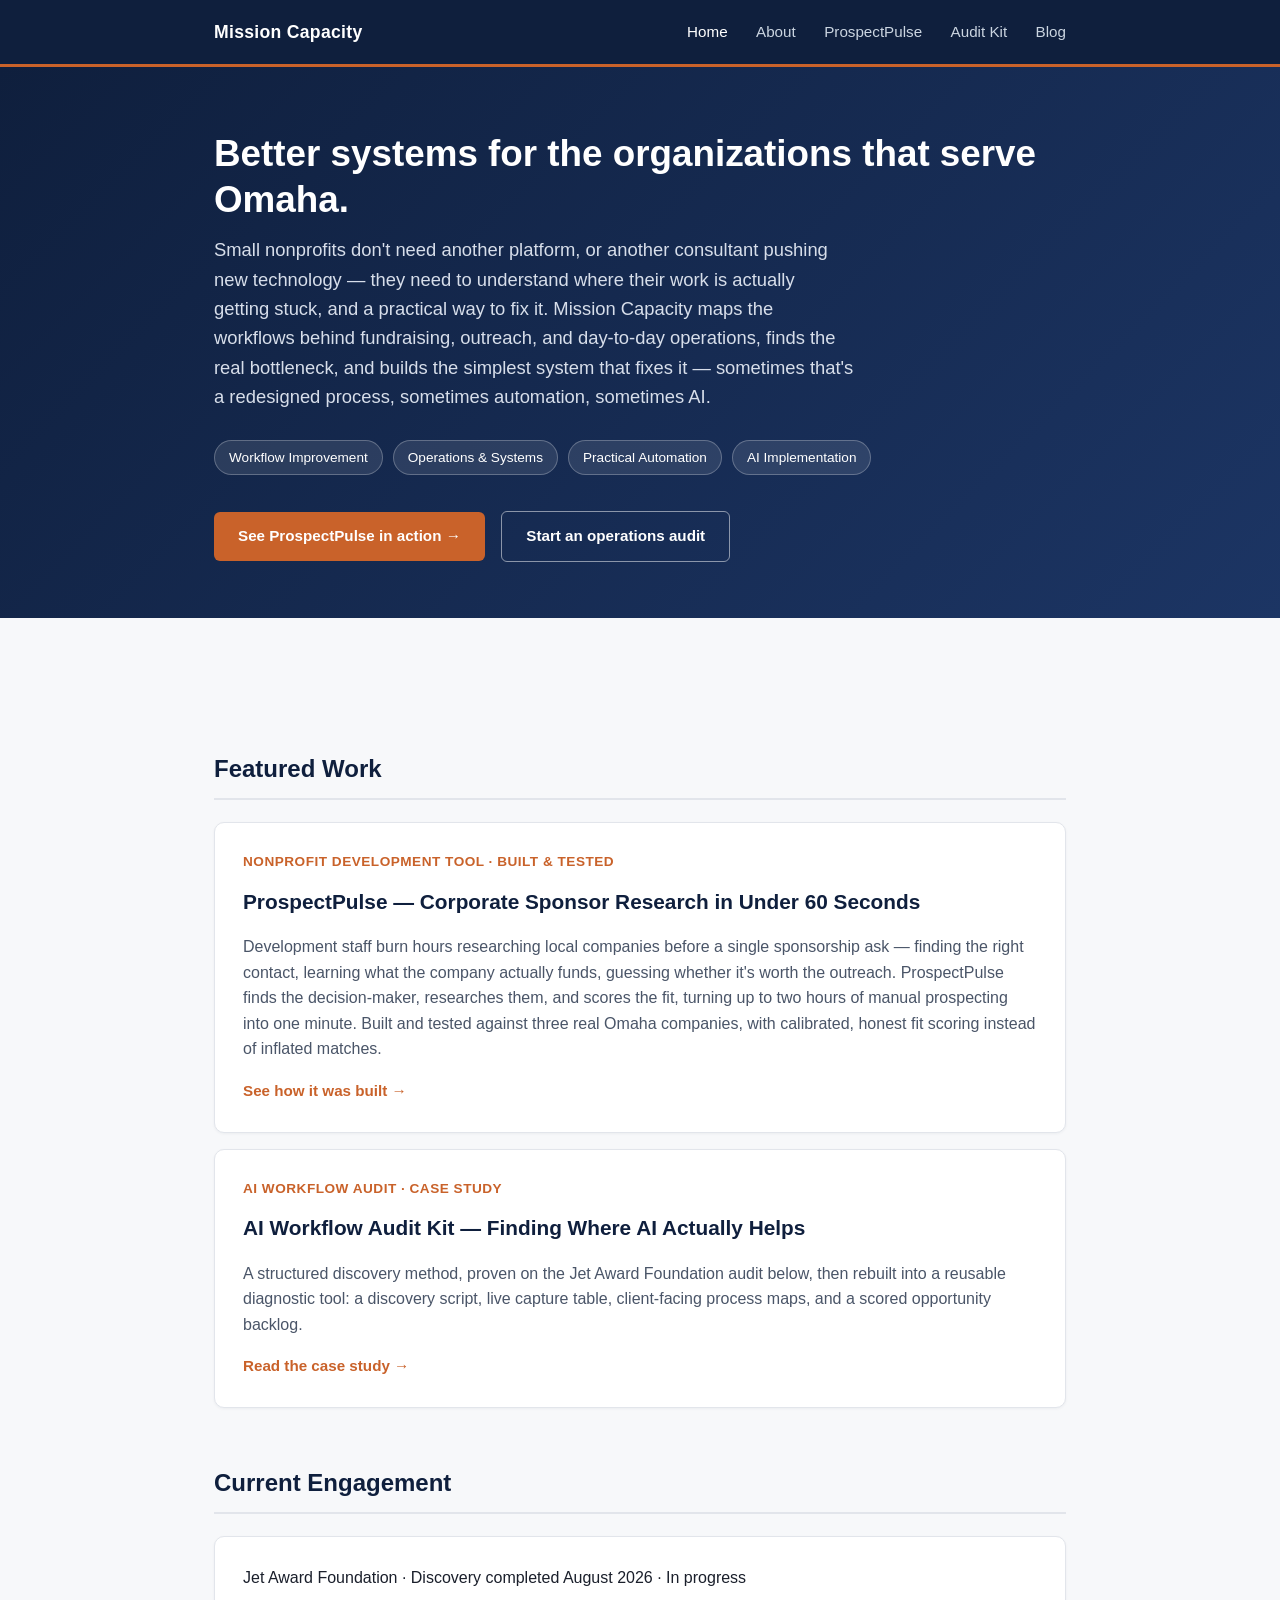
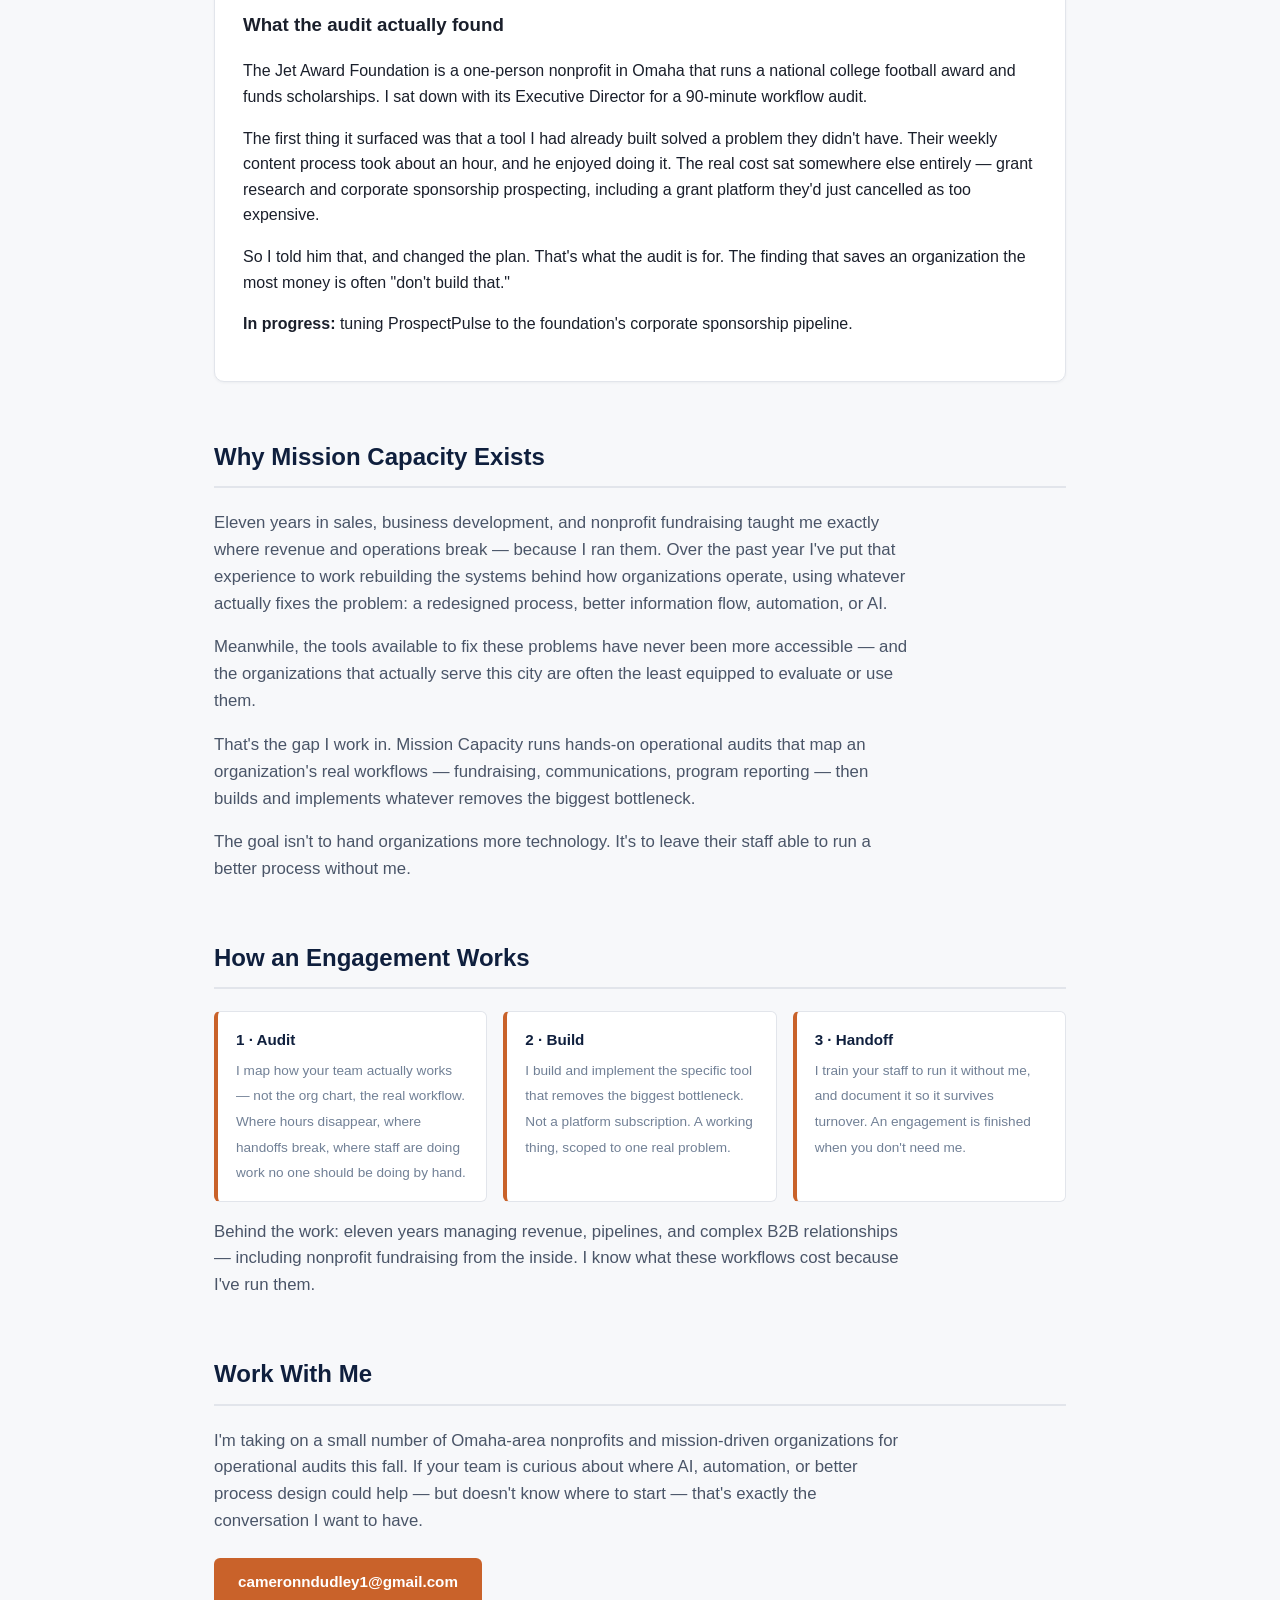
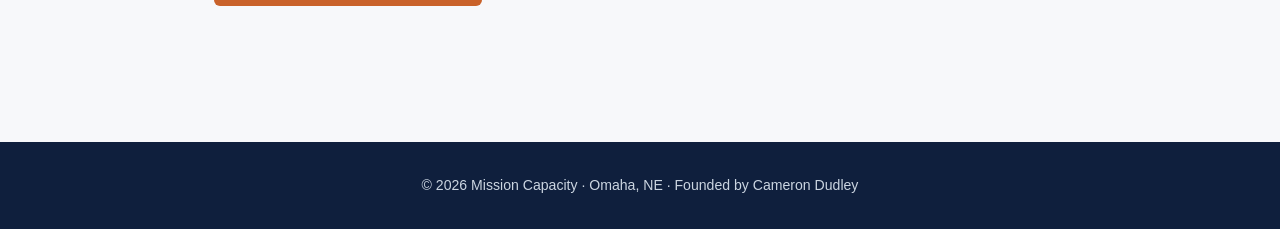
==== index.html @ 2abd4be1 "Add site files, Blog section, and new-post script Co-Authored-By: Claude Sonnet 5.5 <noreply@anthrop" ====
<!DOCTYPE html>
<html lang="en">
<head>
<meta charset="UTF-8">
<meta name="viewport" content="width=device-width, initial-scale=1.0">
<title>Mission Capacity — Better Systems for Omaha Nonprofits</title>
<meta name="description" content="Mission Capacity runs hands-on workflow audits for Omaha nonprofits and mission-driven organizations — mapping how work actually happens, fixing the real bottleneck, and building whatever system solves it: process redesign, automation, or AI.">
<link rel="stylesheet" href="style.css">
</head>
<body>

<header class="site-header">
  <div class="nav-inner">
    <a href="index.html" class="logo">Mission Capacity</a>
    <nav>
      <a href="index.html" class="active">Home</a>
      <a href="skills.html">About</a>
      <a href="case-study-prospectpulse.html">ProspectPulse</a>
      <a href="case-study-audit-kit.html">Audit Kit</a>
      <a href="blog.html">Blog</a>
    </nav>
  </div>
</header>

<section class="hero">
  <div class="wrap">
    <h1>Better systems for the organizations that serve Omaha.</h1>
    <p class="subhead">Small nonprofits don't need another platform, or another consultant pushing new technology — they need to understand where their work is actually getting stuck, and a practical way to fix it. Mission Capacity maps the workflows behind fundraising, outreach, and day-to-day operations, finds the real bottleneck, and builds the simplest system that fixes it — sometimes that's a redesigned process, sometimes automation, sometimes AI.</p>
    <div class="tags">
      <span class="tag">Workflow Improvement</span>
      <span class="tag">Operations &amp; Systems</span>
      <span class="tag">Practical Automation</span>
      <span class="tag">AI Implementation</span>
    </div>
    <a href="case-study-prospectpulse.html" class="btn">See ProspectPulse in action →</a>
    <a href="mailto:cameronndudley1@gmail.com" class="btn secondary">Start an operations audit</a>
  </div>
</section>

<main>
  <div class="wrap">

    <section>
      <h2 class="section-title">Featured Work</h2>
      <a href="case-study-prospectpulse.html" class="card project-card" style="display:block; margin-bottom:16px;">
        <div class="meta">Nonprofit Development Tool · Built &amp; Tested</div>
        <h3>ProspectPulse — Corporate Sponsor Research in Under 60 Seconds</h3>
        <p>Development staff burn hours researching local companies before a single sponsorship ask — finding the right contact, learning what the company actually funds, guessing whether it's worth the outreach. ProspectPulse finds the decision-maker, researches them, and scores the fit, turning up to two hours of manual prospecting into one minute. Built and tested against three real Omaha companies, with calibrated, honest fit scoring instead of inflated matches.</p>
        <span class="cta-link">See how it was built →</span>
      </a>
      <a href="case-study-audit-kit.html" class="card project-card" style="display:block;">
        <div class="meta">AI Workflow Audit · Case Study</div>
        <h3>AI Workflow Audit Kit — Finding Where AI Actually Helps</h3>
        <p>A structured discovery method, proven on the Jet Award Foundation audit below, then rebuilt into a reusable diagnostic tool: a discovery script, live capture table, client-facing process maps, and a scored opportunity backlog.</p>
        <span class="cta-link">Read the case study →</span>
      </a>
    </section>

    <section>
      <h2 class="section-title">Current Engagement</h2>
      <div class="card">
        <div class="meta">Jet Award Foundation · Discovery completed August 2026 · In progress</div>
        <h3>What the audit actually found</h3>
        <p>The Jet Award Foundation is a one-person nonprofit in Omaha that runs a national college football award and funds scholarships. I sat down with its Executive Director for a 90-minute workflow audit.</p>
        <p>The first thing it surfaced was that a tool I had already built solved a problem they didn't have. Their weekly content process took about an hour, and he enjoyed doing it. The real cost sat somewhere else entirely — grant research and corporate sponsorship prospecting, including a grant platform they'd just cancelled as too expensive.</p>
        <p>So I told him that, and changed the plan. That's what the audit is for. The finding that saves an organization the most money is often "don't build that."</p>
        <p><strong>In progress:</strong> tuning ProspectPulse to the foundation's corporate sponsorship pipeline.</p>
      </div>
    </section>

    <section>
      <h2 class="section-title">Why Mission Capacity Exists</h2>
      <p class="lead">
        Eleven years in sales, business development, and nonprofit fundraising taught me exactly where revenue and operations break — because I ran them. Over the past year I've put that experience to work rebuilding the systems behind how organizations operate, using whatever actually fixes the problem: a redesigned process, better information flow, automation, or AI.
      </p>
      <p class="lead">
        Meanwhile, the tools available to fix these problems have never been more accessible — and the organizations that actually serve this city are often the least equipped to evaluate or use them.
      </p>
      <p class="lead">
        That's the gap I work in. Mission Capacity runs hands-on operational audits that map an organization's real workflows — fundraising, communications, program reporting — then builds and implements whatever removes the biggest bottleneck.
      </p>
      <p class="lead">
        The goal isn't to hand organizations more technology. It's to leave their staff able to run a better process without me.
      </p>
    </section>

    <section>
      <h2 class="section-title">How an Engagement Works</h2>
      <div class="skills-grid">
        <div class="skill-chip">
          <strong>1 · Audit</strong>
          <span>I map how your team actually works — not the org chart, the real workflow. Where hours disappear, where handoffs break, where staff are doing work no one should be doing by hand.</span>
        </div>
        <div class="skill-chip">
          <strong>2 · Build</strong>
          <span>I build and implement the specific tool that removes the biggest bottleneck. Not a platform subscription. A working thing, scoped to one real problem.</span>
        </div>
        <div class="skill-chip">
          <strong>3 · Handoff</strong>
          <span>I train your staff to run it without me, and document it so it survives turnover. An engagement is finished when you don't need me.</span>
        </div>
      </div>
      <p class="lead">Behind the work: eleven years managing revenue, pipelines, and complex B2B relationships — including nonprofit fundraising from the inside. I know what these workflows cost because I've run them.</p>
    </section>

    <section>
      <h2 class="section-title">Work With Me</h2>
      <p class="lead">I'm taking on a small number of Omaha-area nonprofits and mission-driven organizations for operational audits this fall. If your team is curious about where AI, automation, or better process design could help — but doesn't know where to start — that's exactly the conversation I want to have.</p>
      <a href="mailto:cameronndudley1@gmail.com" class="btn">cameronndudley1@gmail.com</a>
    </section>

  </div>
</main>

<footer>
  <div class="wrap">
    &copy; 2026 Mission Capacity · Omaha, NE · Founded by Cameron Dudley
  </div>
</footer>

</body>
</html>
---- style.css ----
:root {
  --navy: #0f1f3d;
  --navy-light: #1c3564;
  --slate: #4a5568;
  --slate-light: #718096;
  --bg: #f7f8fa;
  --card: #ffffff;
  --accent: #c9622a;
  --accent-light: #f2e3d5;
  --border: #e2e5eb;
  --strong-green: #1f7a4d;
  --moderate-amber: #b8791a;
  --font: 'Segoe UI', -apple-system, BlinkMacSystemFont, Helvetica, Arial, sans-serif;
}

* { box-sizing: border-box; }

body {
  margin: 0;
  font-family: var(--font);
  background: var(--bg);
  color: #1a1f2b;
  line-height: 1.6;
}

.wrap {
  max-width: 900px;
  margin: 0 auto;
  padding: 0 24px;
}

/* Nav */
header.site-header {
  background: var(--navy);
  border-bottom: 3px solid var(--accent);
}

.nav-inner {
  max-width: 900px;
  margin: 0 auto;
  padding: 18px 24px;
  display: flex;
  justify-content: space-between;
  align-items: center;
  flex-wrap: wrap;
  gap: 12px;
}

.nav-inner .logo {
  color: #fff;
  font-weight: 700;
  font-size: 1.1rem;
  text-decoration: none;
  letter-spacing: 0.3px;
}

.nav-inner nav a {
  color: #cbd5e1;
  text-decoration: none;
  margin-left: 24px;
  font-size: 0.95rem;
  font-weight: 500;
  transition: color 0.15s ease;
}

.nav-inner nav a:hover,
.nav-inner nav a.active {
  color: #ffffff;
}

/* Hero */
.hero {
  background: linear-gradient(135deg, var(--navy) 0%, var(--navy-light) 100%);
  color: #fff;
  padding: 64px 0 56px;
}

.hero h1 {
  font-size: 2.3rem;
  margin: 0 0 12px;
  line-height: 1.25;
}

.hero .subhead {
  font-size: 1.15rem;
  color: #d7deea;
  max-width: 640px;
  margin: 0 0 28px;
}

.hero .tags {
  display: flex;
  flex-wrap: wrap;
  gap: 10px;
  margin-bottom: 30px;
}

.tag {
  background: rgba(255,255,255,0.1);
  border: 1px solid rgba(255,255,255,0.25);
  color: #fff;
  padding: 6px 14px;
  border-radius: 999px;
  font-size: 0.85rem;
}

.btn {
  display: inline-block;
  background: var(--accent);
  color: #fff;
  text-decoration: none;
  padding: 12px 24px;
  border-radius: 6px;
  font-weight: 600;
  font-size: 0.95rem;
  margin-right: 12px;
  margin-top: 6px;
  transition: background 0.15s ease;
}

.btn:hover { background: #a94e1e; }

.btn.secondary {
  background: transparent;
  border: 1px solid rgba(255,255,255,0.5);
  color: #fff;
}

.btn.secondary:hover { background: rgba(255,255,255,0.1); }

.btn.outline {
  background: transparent;
  border: 1px solid var(--border);
  color: var(--navy);
}

.btn.outline:hover { background: var(--accent-light); border-color: var(--accent); }

/* Sections */
main { padding: 56px 0 80px; }

section { margin-bottom: 56px; }

h2.section-title {
  font-size: 1.5rem;
  color: var(--navy);
  margin-bottom: 22px;
  padding-bottom: 10px;
  border-bottom: 2px solid var(--border);
}

p.lead {
  font-size: 1.05rem;
  color: var(--slate);
  max-width: 700px;
}

/* Cards */
.card {
  background: var(--card);
  border: 1px solid var(--border);
  border-radius: 10px;
  padding: 28px;
  box-shadow: 0 1px 3px rgba(15,31,61,0.05);
}

.project-card {
  display: block;
  text-decoration: none;
  color: inherit;
}

.project-card h3 {
  color: var(--navy);
  font-size: 1.3rem;
  margin: 0 0 8px;
}

.project-card .meta {
  color: var(--accent);
  font-weight: 600;
  font-size: 0.85rem;
  text-transform: uppercase;
  letter-spacing: 0.5px;
  margin-bottom: 12px;
}

.project-card p {
  color: var(--slate);
  margin-bottom: 16px;
}

.project-card .cta-link {
  color: var(--accent);
  font-weight: 600;
  font-size: 0.95rem;
}

/* Skills grid */
.skills-grid {
  display: grid;
  grid-template-columns: repeat(auto-fit, minmax(200px, 1fr));
  gap: 16px;
}

.skill-chip {
  background: var(--card);
  border: 1px solid var(--border);
  border-left: 4px solid var(--accent);
  border-radius: 6px;
  padding: 16px 18px;
}

.skill-chip strong {
  display: block;
  color: var(--navy);
  margin-bottom: 4px;
  font-size: 0.95rem;
}

.skill-chip span {
  color: var(--slate-light);
  font-size: 0.85rem;
}

/* Table */
table {
  width: 100%;
  border-collapse: collapse;
  background: var(--card);
  border: 1px solid var(--border);
  border-radius: 8px;
  overflow: hidden;
}

th, td {
  padding: 14px 16px;
  text-align: left;
  border-bottom: 1px solid var(--border);
  font-size: 0.92rem;
  vertical-align: top;
}

th {
  background: var(--navy);
  color: #fff;
  font-weight: 600;
  font-size: 0.85rem;
  text-transform: uppercase;
  letter-spacing: 0.4px;
}

tr:last-child td { border-bottom: none; }

td.fit-strong { color: var(--strong-green); font-weight: 700; }
td.fit-moderate { color: var(--moderate-amber); font-weight: 700; }

/* Timeline / list */
.timeline-item {
  padding: 18px 0;
  border-bottom: 1px solid var(--border);
}

.timeline-item:last-child { border-bottom: none; }

.timeline-item h4 {
  margin: 0 0 4px;
  color: var(--navy);
  font-size: 1.05rem;
}

.timeline-item p { margin: 0; color: var(--slate); font-size: 0.95rem; }

/* Case study specifics */
.case-hero {
  background: linear-gradient(135deg, var(--navy) 0%, var(--navy-light) 100%);
  color: #fff;
  padding: 48px 0 40px;
}

.case-hero .eyebrow {
  color: var(--accent);
  font-weight: 700;
  text-transform: uppercase;
  letter-spacing: 1px;
  font-size: 0.85rem;
  margin-bottom: 10px;
}

.case-hero h1 { font-size: 2rem; margin: 0 0 14px; }
.case-hero .subhead { color: #d7deea; font-size: 1.1rem; max-width: 680px; margin: 0; }

.before-after {
  display: flex;
  gap: 16px;
  flex-wrap: wrap;
  margin: 24px 0;
}

.ba-box {
  flex: 1;
  min-width: 220px;
  background: var(--card);
  border: 1px solid var(--border);
  border-radius: 8px;
  padding: 20px;
}

.ba-box.before { border-top: 4px solid var(--slate-light); }
.ba-box.after { border-top: 4px solid var(--strong-green); }

.ba-box .label {
  text-transform: uppercase;
  font-size: 0.78rem;
  font-weight: 700;
  letter-spacing: 0.5px;
  color: var(--slate-light);
  margin-bottom: 6px;
}

.ba-box .value {
  font-size: 1.3rem;
  font-weight: 700;
  color: var(--navy);
}

.callout {
  background: var(--accent-light);
  border-left: 4px solid var(--accent);
  padding: 18px 22px;
  border-radius: 6px;
  color: #4a3419;
  font-size: 0.98rem;
}

footer {
  background: var(--navy);
  color: #cbd5e1;
  padding: 32px 0;
  font-size: 0.88rem;
  text-align: center;
}

footer a { color: #fff; }

@media (max-width: 640px) {
  .hero h1 { font-size: 1.7rem; }
  .nav-inner { flex-direction: column; align-items: flex-start; }
  .nav-inner nav a { margin-left: 0; margin-right: 18px; }
  table, thead, tbody, th, td, tr { display: block; }
  thead tr { display: none; }
  td { border-bottom: none; padding: 6px 16px; }
  tr { border-bottom: 1px solid var(--border); padding: 12px 0; }
  td::before {
    content: attr(data-label);
    display: block;
    font-weight: 700;
    color: var(--accent);
    font-size: 0.75rem;
    text-transform: uppercase;
    margin-bottom: 2px;
  }
}

/* Blog */
.post-list { display: grid; gap: 16px; }
.post-list .card { display: block; text-decoration: none; color: inherit; transition: border-color 0.15s ease; }
.post-list .card:hover { border-color: var(--accent); }
.post-list h3 { margin: 0 0 8px; color: var(--navy); font-size: 1.25rem; }
.post-list p { margin: 0 0 12px; color: var(--slate); }
.post-list .meta { color: var(--accent); font-weight: 600; font-size: 0.85rem; text-transform: uppercase; letter-spacing: 0.5px; margin-bottom: 10px; }
.post-list .cta-link { color: var(--accent); font-weight: 600; font-size: 0.95rem; }

.post-body { max-width: 700px; font-size: 1.08rem; line-height: 1.75; color: #1a1f2b; }
.post-body h2 { color: var(--navy); font-size: 1.5rem; line-height: 1.3; margin: 2.2rem 0 0.8rem; }
.post-body h3 { color: var(--navy); font-size: 1.2rem; margin: 1.8rem 0 0.6rem; }
.post-body p { margin: 0 0 1.1rem; }
.post-body ul, .post-body ol { margin: 0 0 1.2rem; padding-left: 1.4rem; }
.post-body li { margin-bottom: 0.4rem; }
.post-body a { color: var(--accent); }
.post-body blockquote { margin: 1.4rem 0; padding: 4px 0 4px 18px; border-left: 4px solid var(--accent); color: var(--slate); }
.post-byline { max-width: 700px; margin-top: 40px; padding-top: 20px; border-top: 2px solid var(--border); color: var(--slate); font-size: 0.95rem; }
.post-byline a { color: var(--accent); font-weight: 600; }
.post-body > :first-child { margin-top: 0; }
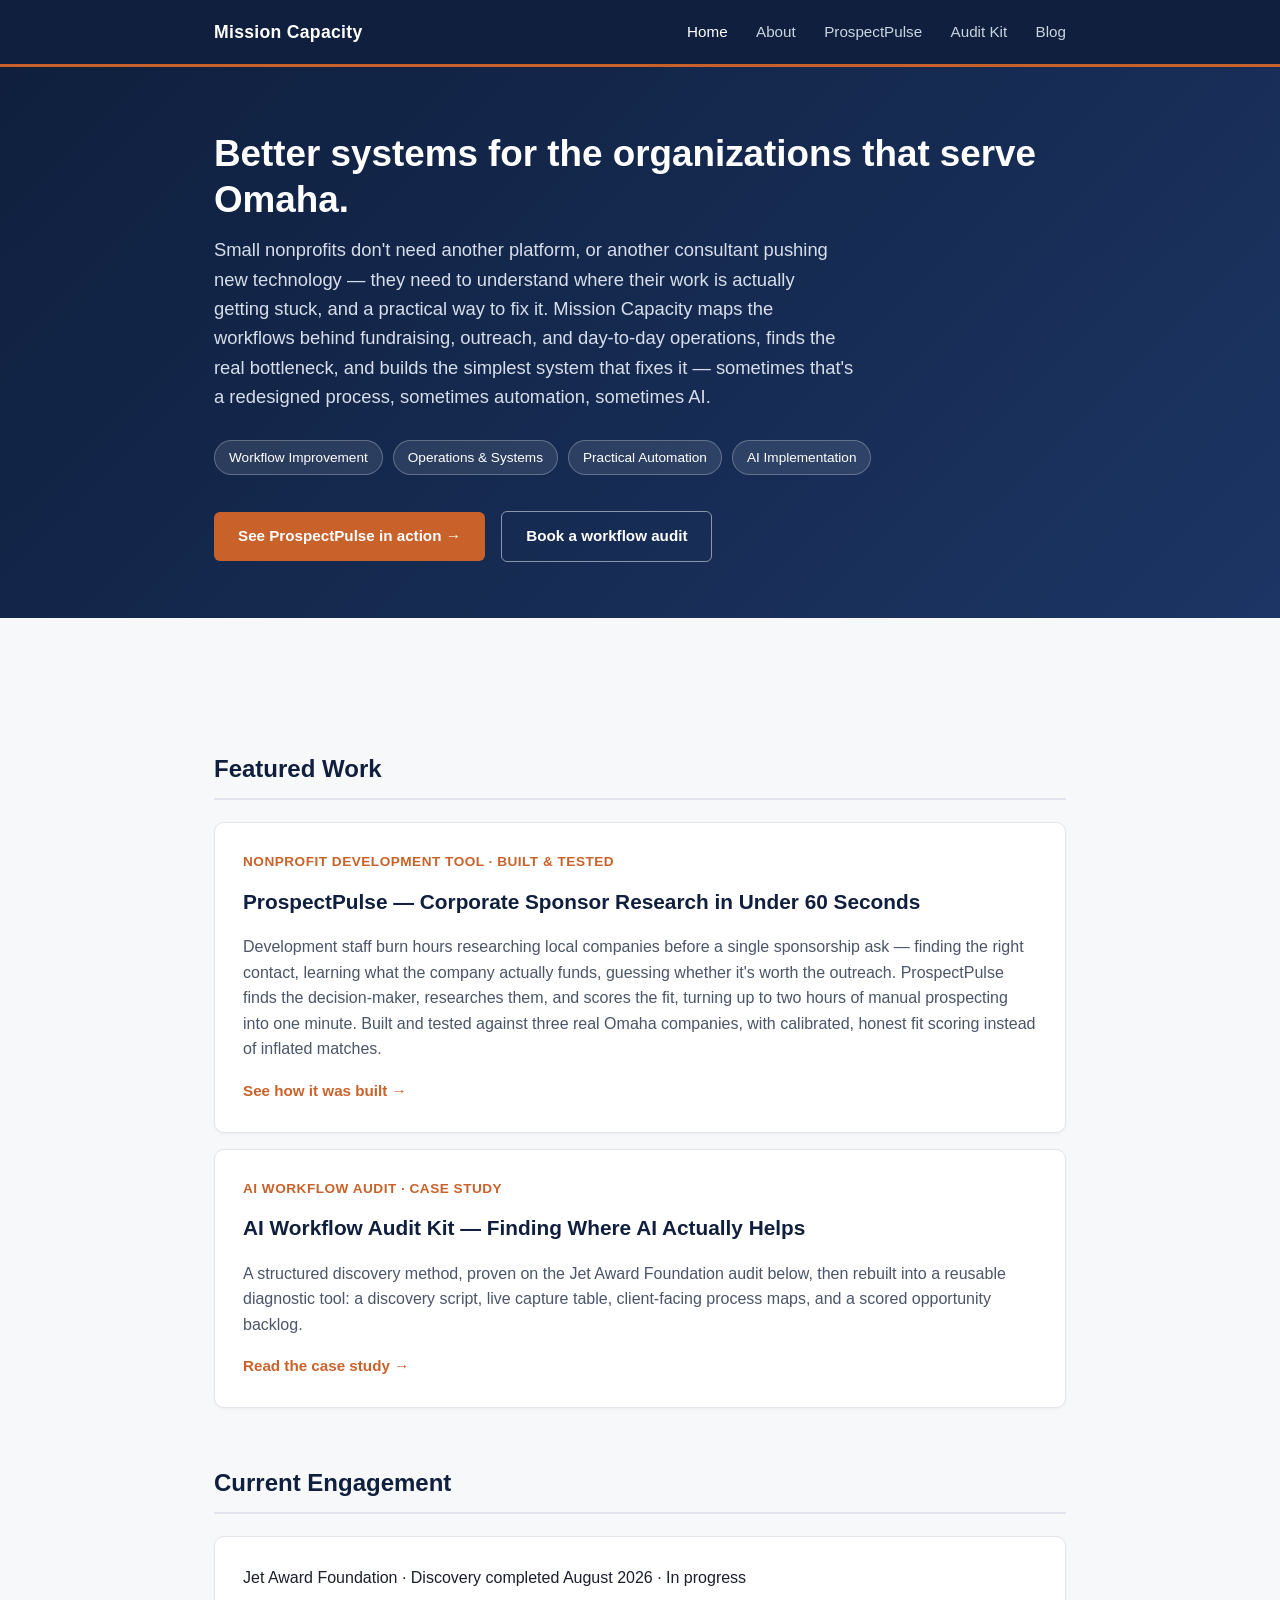
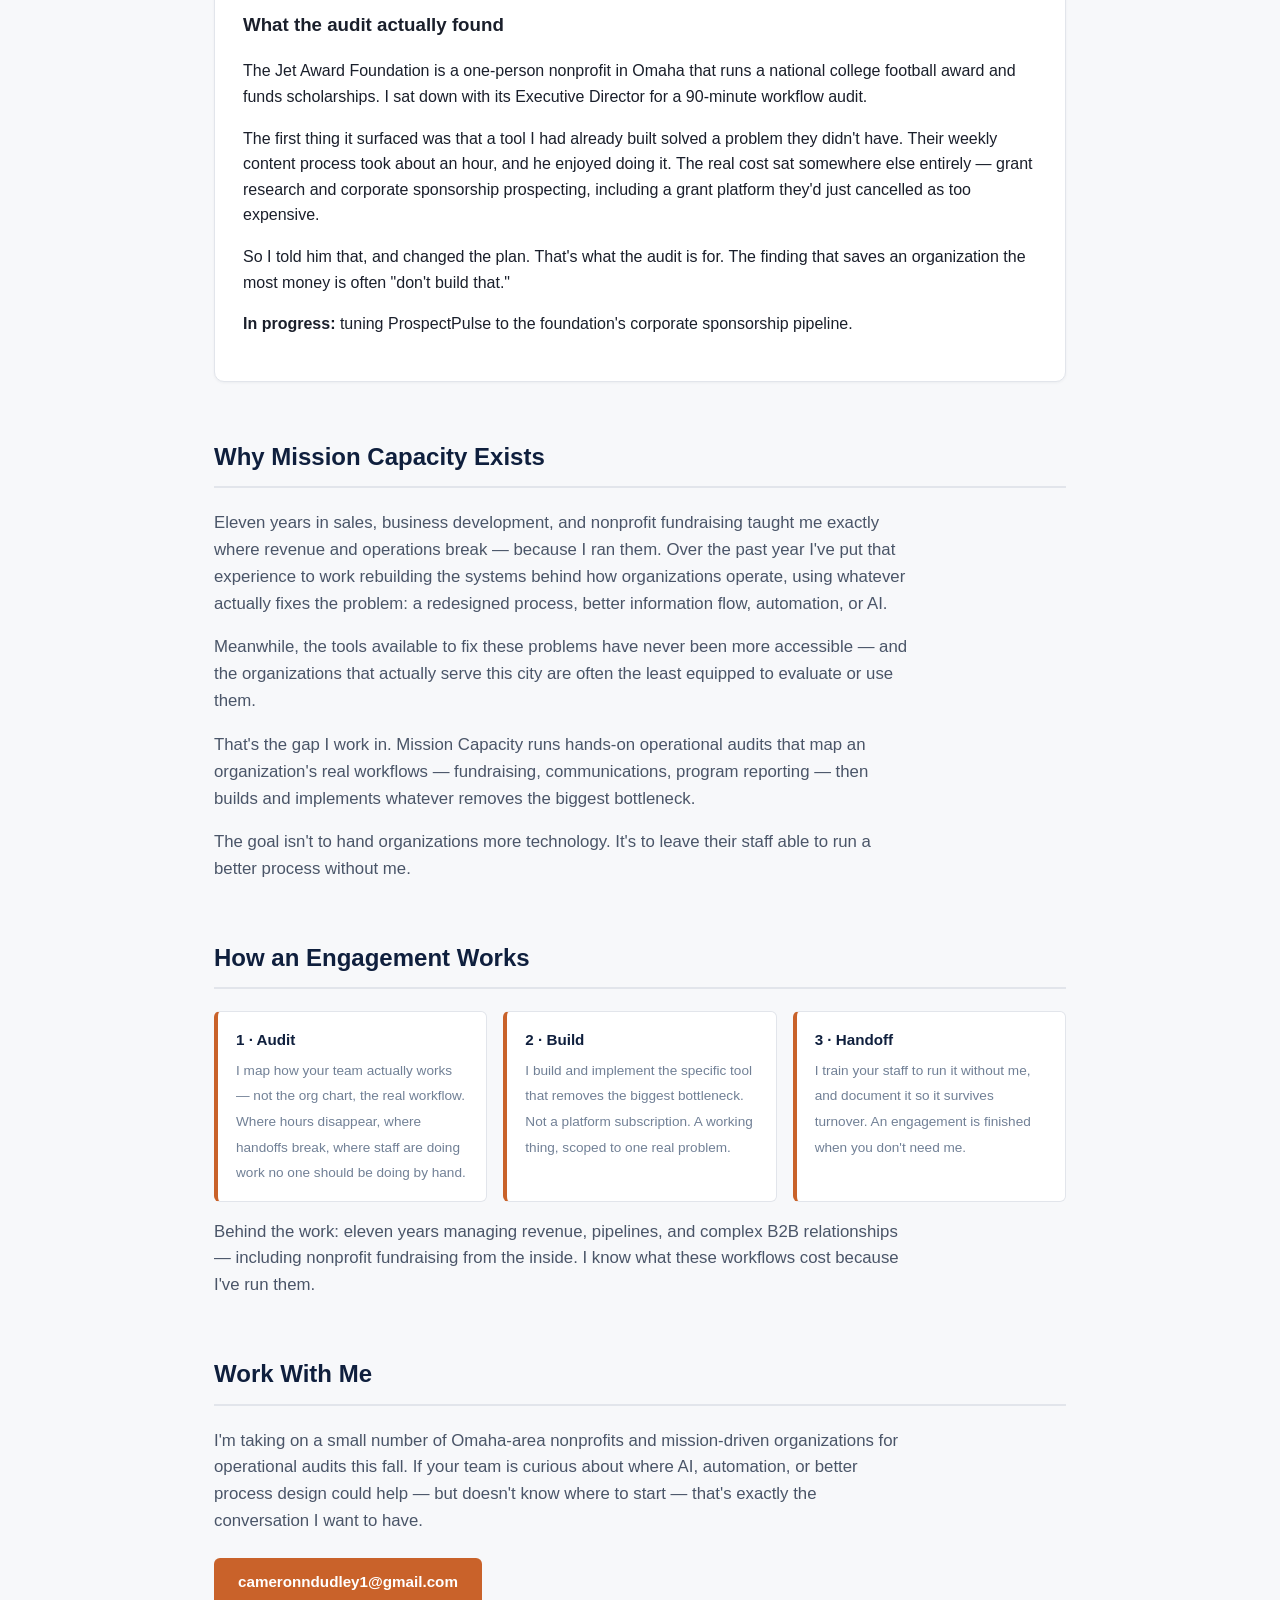
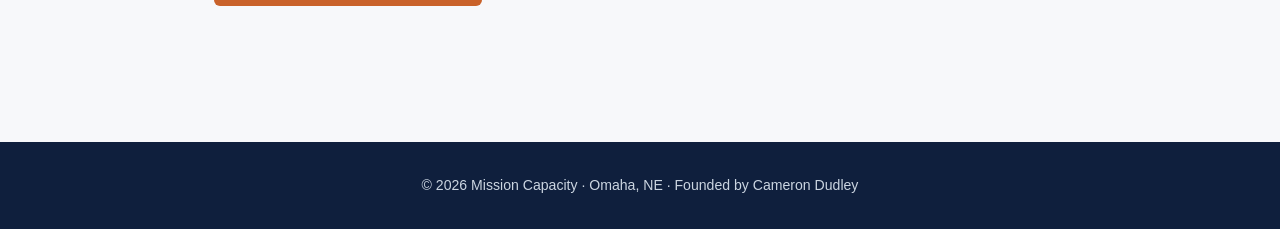
==== commit cd93eeea: "Point audit CTA to Google booking page and rename to "Book a workflow audit" The mailto: link opened" ====
--- a/index.html
+++ b/index.html
@@ -33,7 +33,7 @@
       <span class="tag">AI Implementation</span>
     </div>
     <a href="case-study-prospectpulse.html" class="btn">See ProspectPulse in action →</a>
-    <a href="mailto:cameronndudley1@gmail.com" class="btn secondary">Start an operations audit</a>
+    <a href="https://calendar.app.google/fmADuB7EmJujLEcz7" class="btn secondary" target="_blank" rel="noopener">Book a workflow audit</a>
   </div>
 </section>
 
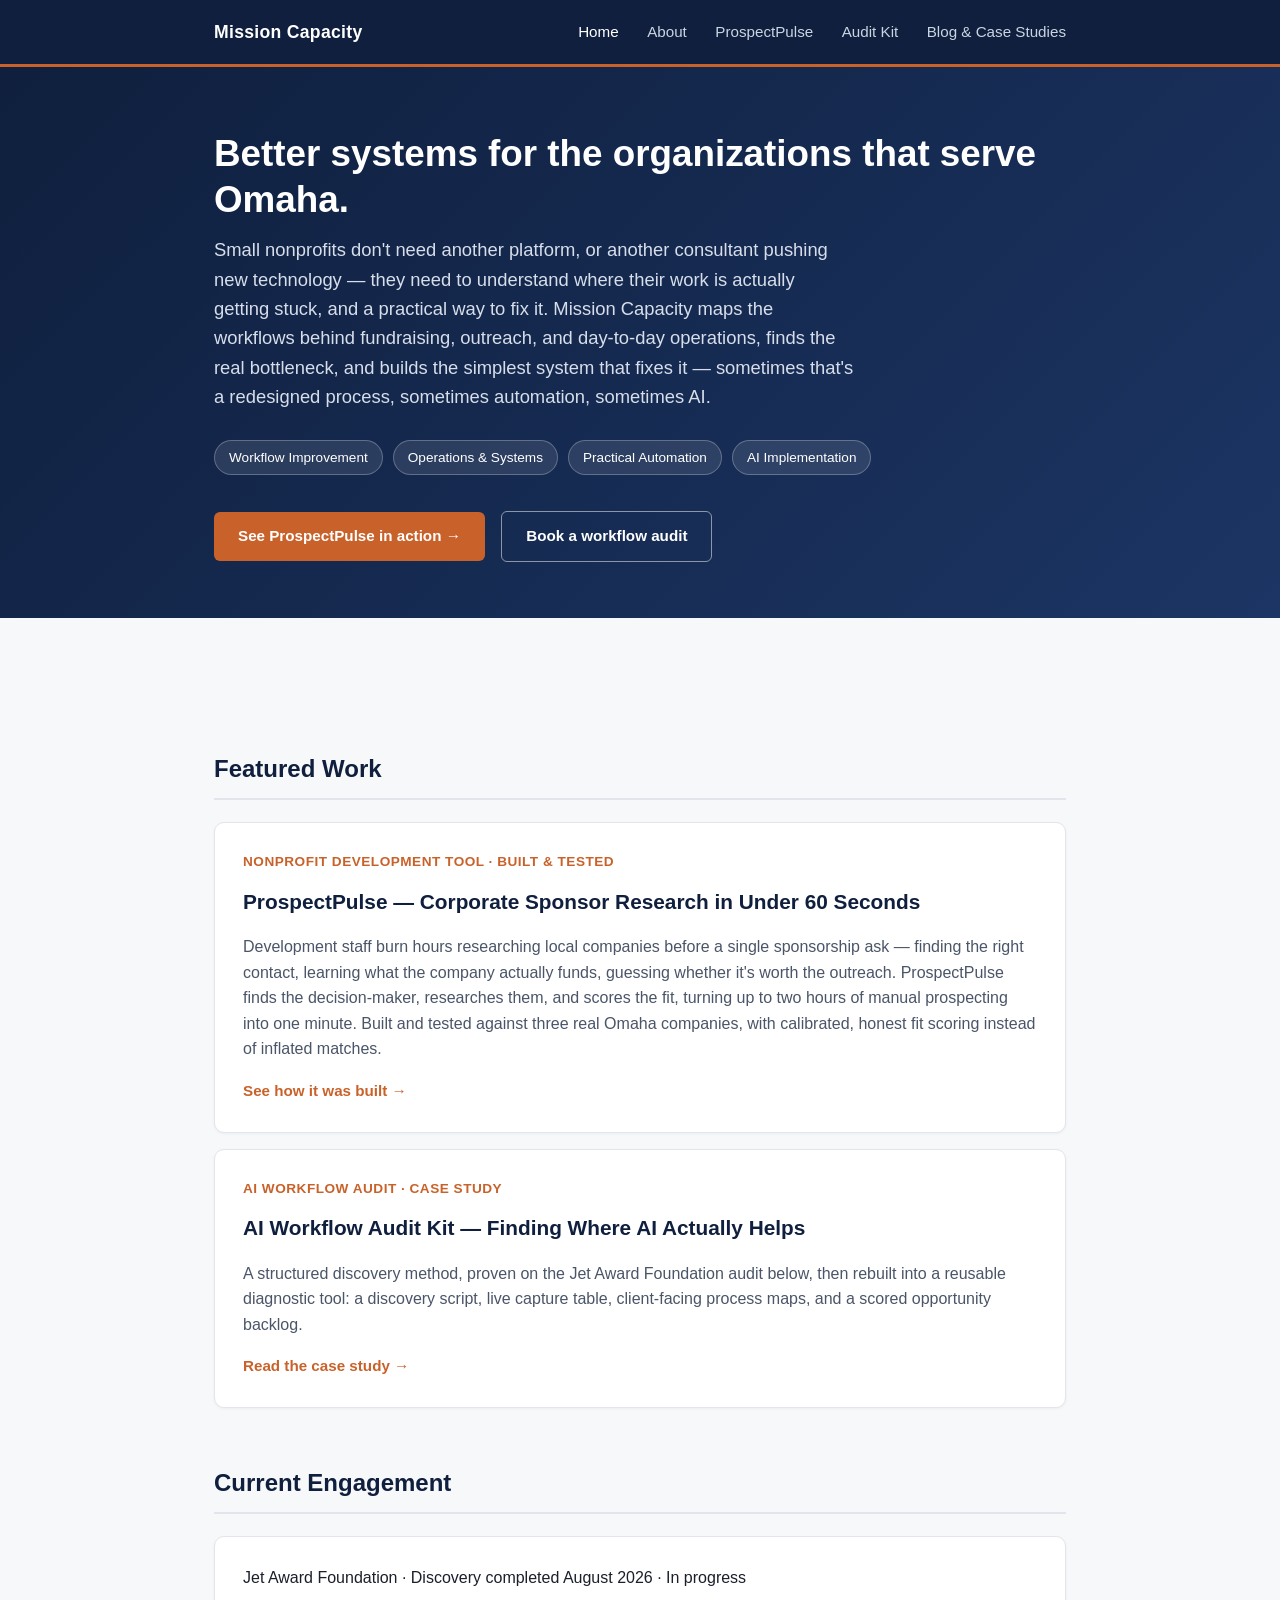
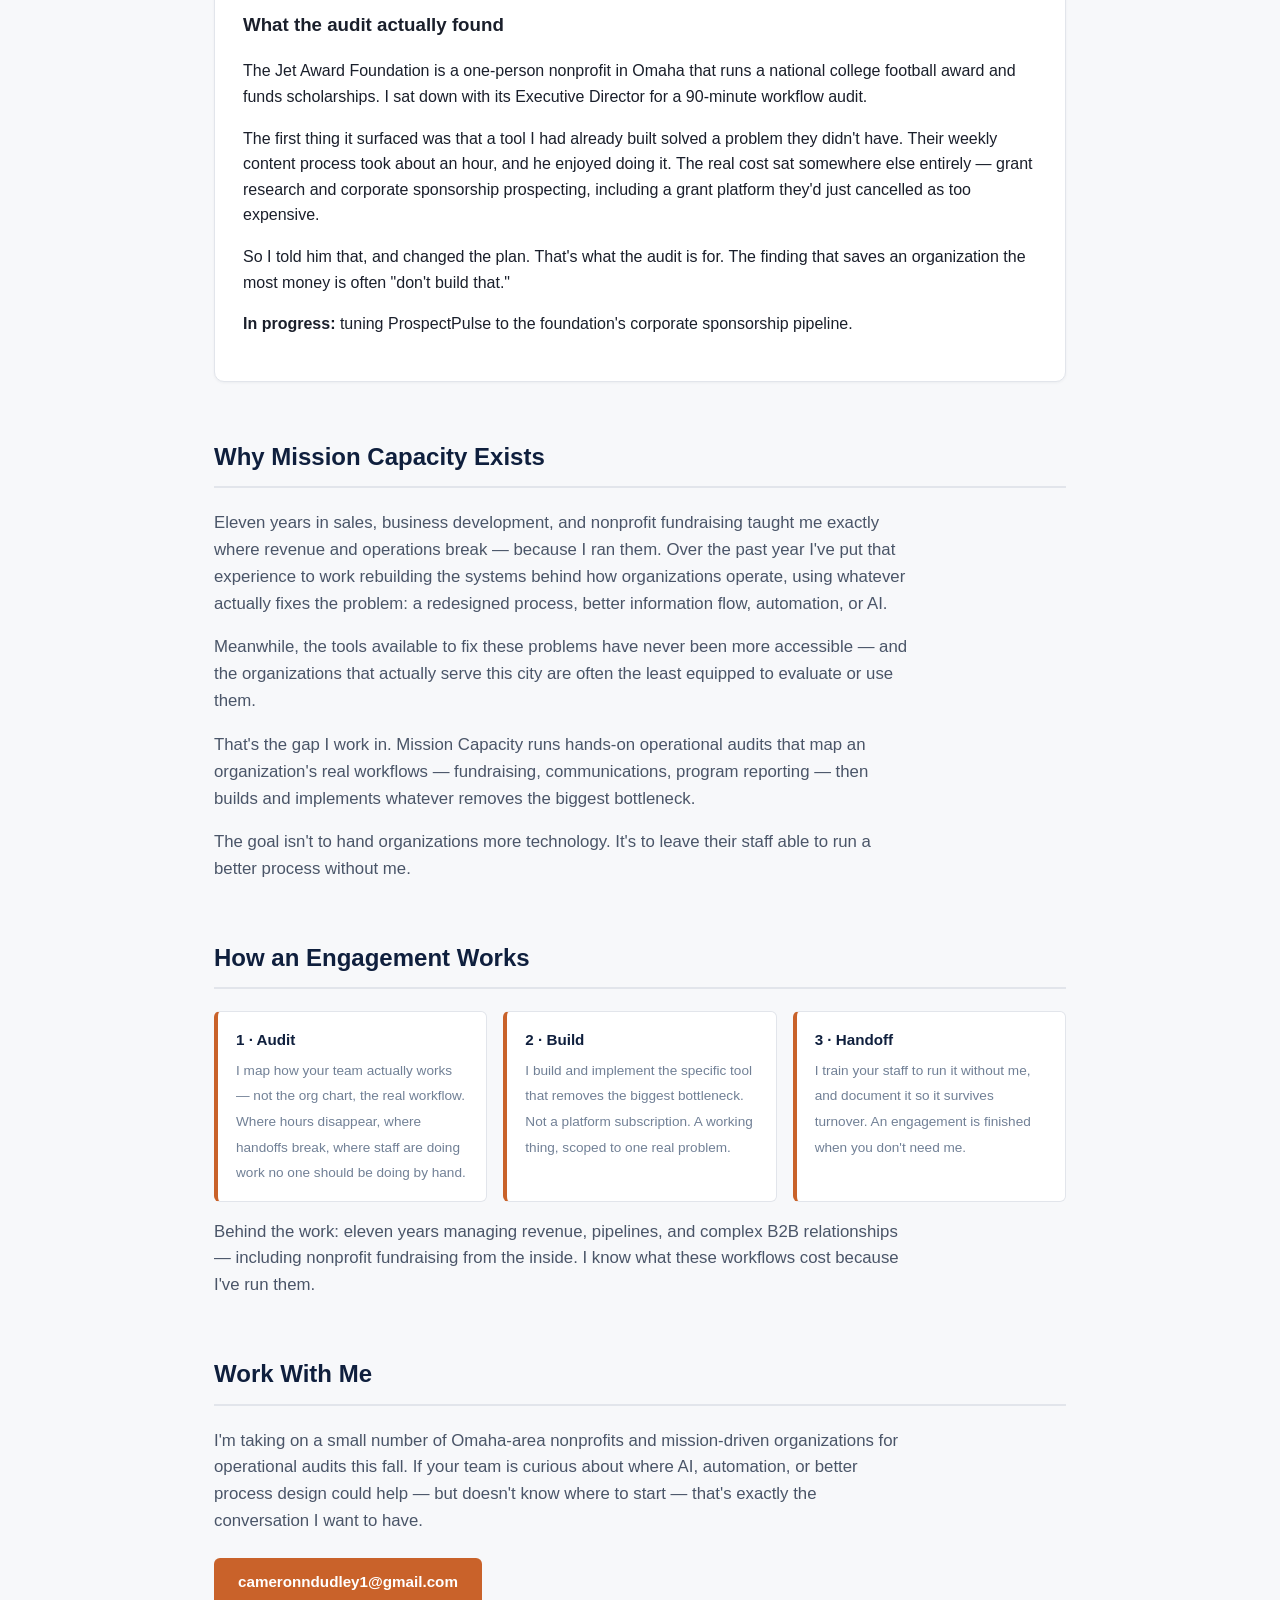
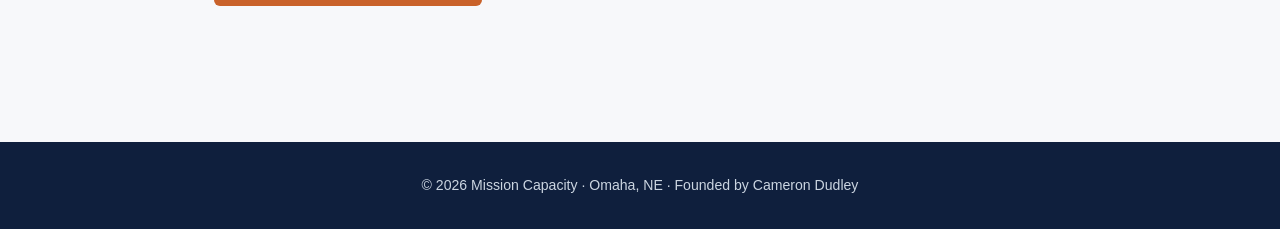
==== commit b8a3567c: "Add Blog & Case Studies hub and move CRM case study into it - Rename the "Blog" nav tab to "Blog & C" ====
--- a/index.html
+++ b/index.html
@@ -17,7 +17,7 @@
       <a href="skills.html">About</a>
       <a href="case-study-prospectpulse.html">ProspectPulse</a>
       <a href="case-study-audit-kit.html">Audit Kit</a>
-      <a href="blog.html">Blog</a>
+      <a href="blog.html">Blog &amp; Case Studies</a>
     </nav>
   </div>
 </header>
